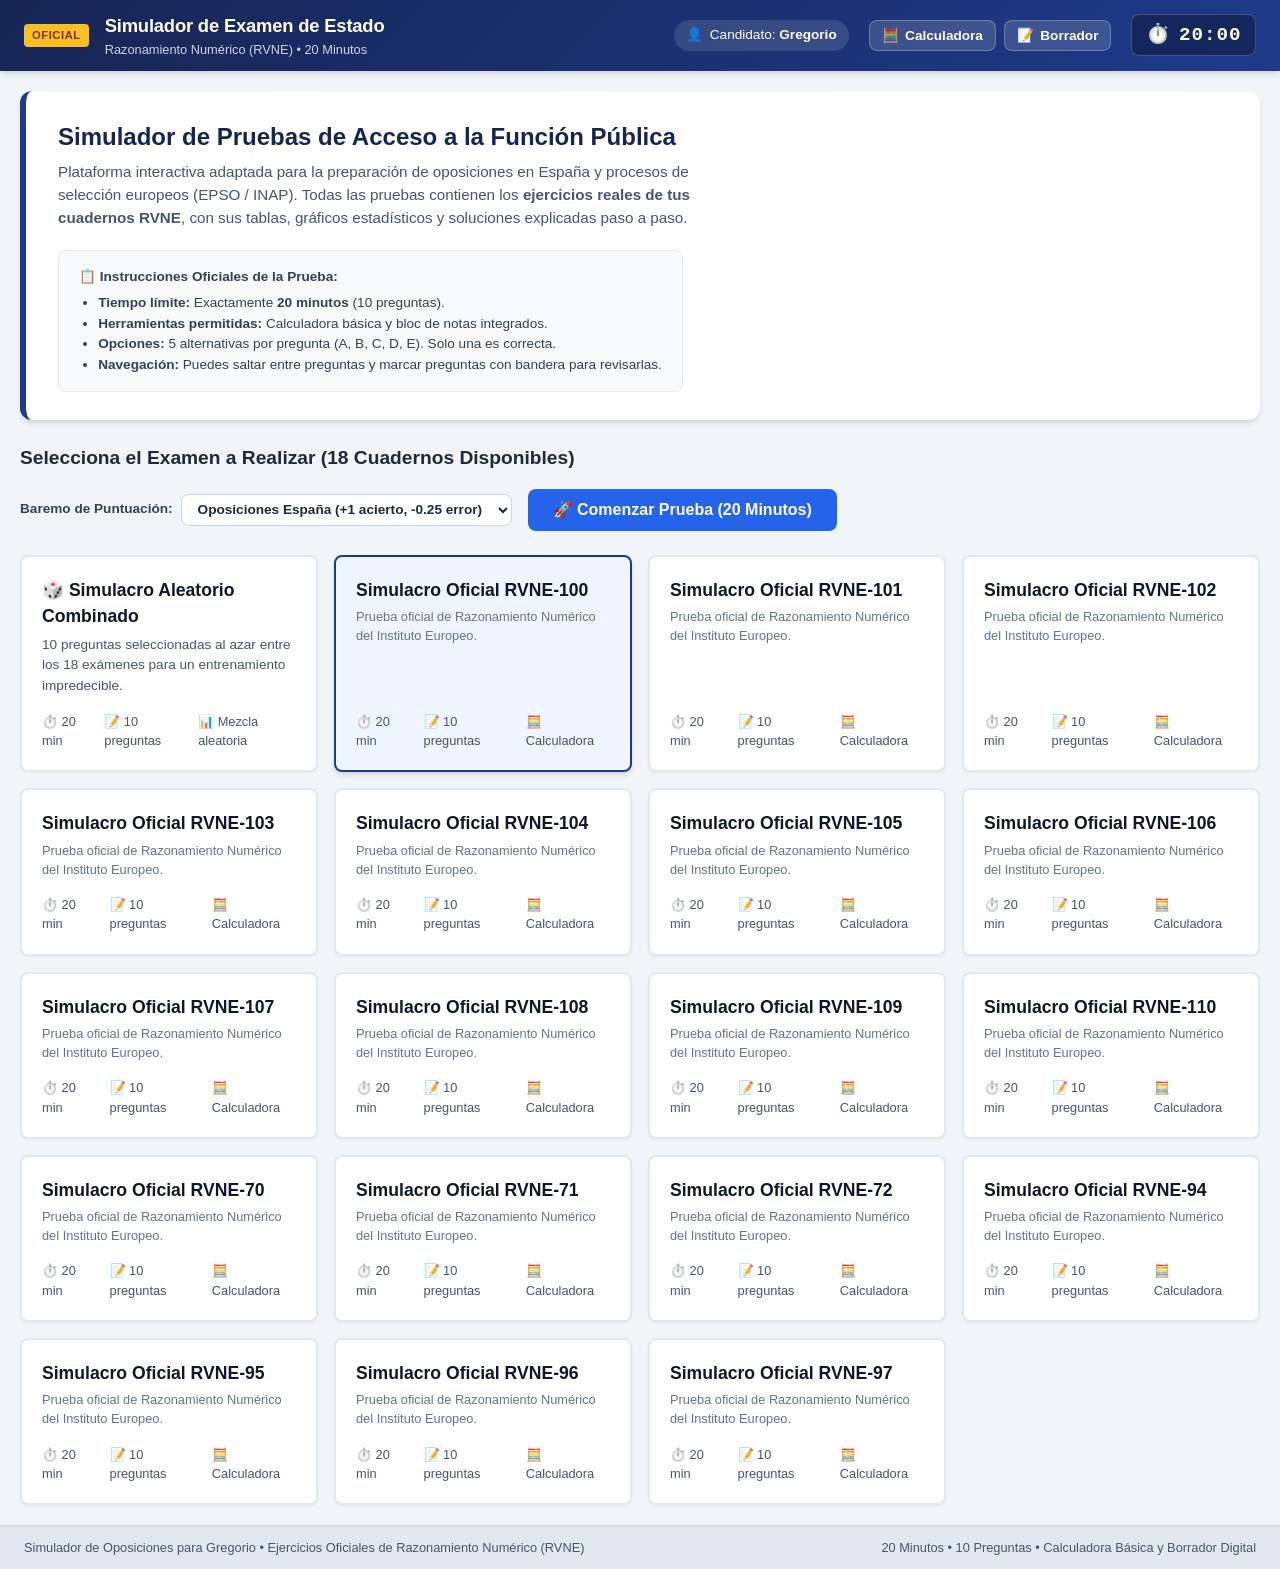
==== index.html @ 8c3a1409 "feat: Simulador interactivo oficial de examen de oposiciones (RVNE) con 18 examenes, calculadora y b" ====
<!DOCTYPE html>
<html lang="es">
<head>
  <meta charset="UTF-8">
  <meta name="viewport" content="width=device-width, initial-scale=1.0">
  <title>Simulador Oficial de Exámenes - Oposiciones y Función Pública (RVNE)</title>
  <link rel="stylesheet" href="css/styles.css">
  <link rel="stylesheet" href="css/calculator.css">
  <link rel="stylesheet" href="css/exam.css">
</head>
<body>

  <!-- ==========================================
       CABECERA INSTITUCIONAL
  ========================================== -->
  <header class="official-header">
    <div class="header-brand">
      <span class="gov-badge">OFICIAL</span>
      <div>
        <h1>Simulador de Examen de Estado</h1>
        <div class="exam-subtitle" id="exam-active-title">Razonamiento Numérico (RVNE) • 20 Minutos</div>
      </div>
    </div>

    <div class="header-meta">
      <div class="candidate-tag">
        <span>👤</span>
        <span>Candidato: <strong>Gregorio</strong></span>
      </div>

      <div class="tool-buttons">
        <button id="btn-toggle-calculator" class="btn-tool" title="Abrir Calculadora Básica (Alt+C)">
          <span>🧮</span>
          <span>Calculadora</span>
        </button>
        <button id="btn-toggle-notepad" class="btn-tool" title="Abrir Bloc de Notas / Borrador (Alt+N)">
          <span>📝</span>
          <span>Borrador</span>
        </button>
      </div>

      <div id="exam-timer" class="timer-container" title="Tiempo restante de prueba">
        <span>⏱️</span>
        <span id="timer-time">20:00</span>
      </div>
    </div>
  </header>

  <!-- ==========================================
       HERRAMIENTAS FLOTANTES
  ========================================== -->
  
  <!-- Calculadora Básica Oficial -->
  <div id="calculator-window" class="floating-window hidden">
    <div class="window-header">
      <div class="window-title">
        <span>🧮</span>
        <span>Calculadora Básica Oficial</span>
      </div>
      <div class="window-controls">
        <button id="btn-close-calc" class="btn-win-ctrl btn-win-close" title="Cerrar">✕</button>
      </div>
    </div>
    <div class="calc-body">
      <div class="calc-display">
        <span id="calc-mem-indicator" class="calc-memory-indicator">M</span>
        <div id="calc-history" class="calc-history"></div>
        <div id="calc-current" class="calc-current">0</div>
      </div>
      <div class="calc-keypad">
        <!-- Fila Memoria -->
        <button class="calc-btn btn-mem" data-action="mem-clear">MC</button>
        <button class="calc-btn btn-mem" data-action="mem-recall">MR</button>
        <button class="calc-btn btn-mem" data-action="mem-sub">M-</button>
        <button class="calc-btn btn-mem" data-action="mem-add">M+</button>

        <!-- Fila Funciones -->
        <button class="calc-btn btn-clear" data-action="clear">C</button>
        <button class="calc-btn btn-clear" data-action="clear-entry">CE</button>
        <button class="calc-btn" data-action="backspace">⌫</button>
        <button class="calc-btn btn-op" data-action="op" data-val="/">÷</button>

        <!-- Fila 7-9 -->
        <button class="calc-btn" data-action="num" data-val="7">7</button>
        <button class="calc-btn" data-action="num" data-val="8">8</button>
        <button class="calc-btn" data-action="num" data-val="9">9</button>
        <button class="calc-btn btn-op" data-action="op" data-val="*">×</button>

        <!-- Fila 4-6 -->
        <button class="calc-btn" data-action="num" data-val="4">4</button>
        <button class="calc-btn" data-action="num" data-val="5">5</button>
        <button class="calc-btn" data-action="num" data-val="6">6</button>
        <button class="calc-btn btn-op" data-action="op" data-val="-">-</button>

        <!-- Fila 1-3 -->
        <button class="calc-btn" data-action="num" data-val="1">1</button>
        <button class="calc-btn" data-action="num" data-val="2">2</button>
        <button class="calc-btn" data-action="num" data-val="3">3</button>
        <button class="calc-btn btn-op" data-action="op" data-val="+">+</button>

        <!-- Fila 0, extras, igual -->
        <button class="calc-btn" data-action="sign">±</button>
        <button class="calc-btn" data-action="num" data-val="0">0</button>
        <button class="calc-btn" data-action="decimal">.</button>
        <button class="calc-btn btn-equal" data-action="equals">=</button>

        <!-- Extras % y Raíz -->
        <button class="calc-btn" data-action="percent" style="grid-column: span 2;">% Porcentaje</button>
        <button class="calc-btn" data-action="sqrt" style="grid-column: span 2;">√ Raíz Cuad.</button>
      </div>
    </div>
  </div>

  <!-- Bloc de Notas / Borrador Digital -->
  <div id="notepad-window" class="floating-window hidden">
    <div class="window-header">
      <div class="window-title">
        <span>📝</span>
        <span>Borrador / Bloc de Notas</span>
      </div>
      <div class="window-controls">
        <button id="btn-close-notepad" class="btn-win-ctrl btn-win-close" title="Cerrar">✕</button>
      </div>
    </div>
    <div class="notepad-body">
      <textarea id="notepad-text" class="notepad-textarea" placeholder="Escribe aquí tus cálculos, operaciones intermedias o notas de examen..."></textarea>
      <div class="notepad-footer">
        <span id="notepad-status">0 caracteres</span>
        <div style="display:flex; gap:0.4rem;">
          <button id="btn-copy-notepad" class="btn btn-outline" style="padding:0.2rem 0.5rem; font-size:0.75rem;">Copiar</button>
          <button id="btn-clear-notepad" class="btn btn-outline" style="padding:0.2rem 0.5rem; font-size:0.75rem;">Limpiar</button>
        </div>
      </div>
    </div>
  </div>

  <!-- ==========================================
       CONTENIDO PRINCIPAL
  ========================================== -->
  <main class="app-main">

    <!-- 1. VISTA INTRO / SELECCIÓN DE EXAMEN -->
    <section id="view-intro" class="view-intro">
      <div class="intro-hero">
        <div class="intro-hero-text">
          <h2>Simulador de Pruebas de Acceso a la Función Pública</h2>
          <p>
            Plataforma interactiva adaptada para la preparación de oposiciones en España y procesos de selección europeos (EPSO / INAP).
            Todas las pruebas contienen los <strong>ejercicios reales de tus cuadernos RVNE</strong>, con sus tablas, gráficos estadísticos y soluciones explicadas paso a paso.
          </p>
        </div>
        <div class="exam-rules-box">
          <strong>📋 Instrucciones Oficiales de la Prueba:</strong>
          <ul>
            <li><strong>Tiempo límite:</strong> Exactamente <strong>20 minutos</strong> (10 preguntas).</li>
            <li><strong>Herramientas permitidas:</strong> Calculadora básica y bloc de notas integrados.</li>
            <li><strong>Opciones:</strong> 5 alternativas por pregunta (A, B, C, D, E). Solo una es correcta.</li>
            <li><strong>Navegación:</strong> Puedes saltar entre preguntas y marcar preguntas con bandera para revisarlas.</li>
          </ul>
        </div>
      </div>

      <div class="exam-grid-header">
        <h3>Selecciona el Examen a Realizar (18 Cuadernos Disponibles)</h3>
        
        <div class="config-bar">
          <div class="form-group-inline">
            <label for="select-scoring-mode">Baremo de Puntuación:</label>
            <select id="select-scoring-mode" class="select-custom">
              <option value="oposicion">Oposiciones España (+1 acierto, -0.25 error)</option>
              <option value="epso">Estándar EPSO UE (+1 acierto, 0 error)</option>
            </select>
          </div>

          <button id="btn-start-exam" class="btn btn-primary" style="font-size:1rem; padding:0.65rem 1.5rem;">
            🚀 Comenzar Prueba (20 Minutos)
          </button>
        </div>
      </div>

      <!-- Cuadrícula con los 18 exámenes -->
      <div id="exam-cards-container" class="exam-cards-grid">
        <!-- Renderizado dinámico desde exam_data.js -->
      </div>
    </section>

    <!-- 2. VISTA EXAMEN EN VIVO -->
    <section id="view-exam" class="view-exam hidden">
      <!-- Barra superior de pregunta -->
      <div class="question-toolbar">
        <div class="q-indicator">
          <span id="q-current-num" class="q-badge">Pregunta 1 de 10</span>
          <span class="q-exam-name">Examen Oficial RVNE</span>
        </div>

        <div class="q-actions">
          <button id="btn-flag-question" class="btn-flag" title="Marca esta pregunta para revisarla antes de entregar (Tecla F)">
            <span>🚩</span>
            <span>Marcar para revisión</span>
          </button>
          <button id="btn-clear-question" class="btn-clear-answer" title="Dejar esta pregunta en blanco">
            <span>🗑️</span>
            <span>Borrar respuesta</span>
          </button>
        </div>
      </div>

      <!-- Área de Pregunta: Imagen de Alta Resolución y Opciones -->
      <div class="question-workspace">
        <div class="question-card-image-wrapper">
          <img id="question-image" class="question-card-image" src="" alt="Cargando pregunta...">
        </div>

        <div class="options-panel">
          <div>
            <div class="options-title">
              <span>Elige tu respuesta</span>
              <span class="options-title-hint">Teclas A-E o 1-5</span>
            </div>
            <div id="options-list" class="options-list" style="margin-top:1rem;">
              <!-- Se renderiza dinámicamente -->
            </div>
          </div>

          <div style="font-size:0.75rem; color:var(--gray-500); line-height:1.4; border-top:1px solid var(--gray-200); padding-top:0.6rem;">
            💡 <strong>Atajos rápidos:</strong> Pulsa números <code>1</code> a <code>5</code> o letras <code>A</code> a <code>E</code> para responder, flechas <code>←</code> <code>→</code> para cambiar de pregunta, y <code>F</code> para poner bandera.
          </div>
        </div>
      </div>

      <!-- Barra de navegación inferior -->
      <div class="bottom-nav-bar">
        <div class="nav-buttons-left">
          <button id="btn-prev-q" class="btn btn-secondary">
            <span>‹</span>
            <span>Anterior</span>
          </button>
        </div>

        <div id="question-nav-matrix" class="question-nav-matrix">
          <!-- 10 botones de preguntas -->
        </div>

        <div class="nav-buttons-right">
          <button id="btn-next-q" class="btn btn-secondary">
            <span>Siguiente</span>
            <span>›</span>
          </button>
          <button id="btn-finish-exam" class="btn btn-danger" style="margin-left:0.5rem;">
            <span>Finalizar Examen</span>
            <span>✓</span>
          </button>
        </div>
      </div>
    </section>

    <!-- 3. VISTA RESULTADOS Y EVALUACIÓN -->
    <section id="view-results" class="view-results hidden">
      <div class="results-hero">
        <div id="results-score-badge" class="score-badge-large">
          <span id="results-score-num" class="score-num">--</span>
          <span id="results-score-status" class="score-status">--</span>
        </div>

        <div class="results-metrics-grid">
          <div class="metric-card">
            <div id="metric-correct" class="metric-value" style="color:var(--success);">0</div>
            <div class="metric-label">Aciertos</div>
          </div>
          <div class="metric-card">
            <div id="metric-incorrect" class="metric-value" style="color:var(--danger);">0</div>
            <div class="metric-label">Fallos</div>
          </div>
          <div class="metric-card">
            <div id="metric-blank" class="metric-value" style="color:var(--warning);">0</div>
            <div class="metric-label">En blanco</div>
          </div>
          <div class="metric-card">
            <div id="metric-time" class="metric-value" style="color:var(--primary);">--</div>
            <div class="metric-label">Tiempo empleado</div>
          </div>
        </div>

        <div style="display:flex; flex-direction:column; gap:0.5rem;">
          <button id="btn-retry-exam" class="btn btn-primary">
            🔄 Repetir este Examen
          </button>
          <button id="btn-back-menu" class="btn btn-secondary">
            📋 Volver al Menú de Simulacros
          </button>
        </div>
      </div>

      <div class="review-section">
        <div class="review-section-header">
          <div>
            <h3 style="font-size:1.15rem; color:var(--gray-900);">Desglose y Corrección Oficial Detallada</h3>
            <p id="results-scoring-info" style="font-size:0.85rem; color:var(--gray-600); margin-top:0.2rem;"></p>
          </div>
        </div>

        <div id="review-questions-list" style="display:flex; flex-direction:column; gap:0.75rem;">
          <!-- Desglose dinámico de cada pregunta con botón de solución -->
        </div>
      </div>
    </section>

  </main>

  <!-- ==========================================
       MODAL: CONFIRMAR ENTREGA
  ========================================== -->
  <div id="modal-confirm-finish" class="modal-overlay hidden">
    <div class="modal-content">
      <div class="modal-header">
        <h3>¿Deseas finalizar la prueba?</h3>
        <p style="font-size:0.9rem; color:var(--gray-600); margin-top:0.25rem;">
          Una vez entregado el examen, se procederá a la corrección automática y no podrás modificar tus respuestas.
        </p>
      </div>

      <div class="modal-summary-box">
        <div>
          <div id="modal-stat-answered" class="modal-stat-num" style="color:var(--primary);">0</div>
          <div class="modal-stat-label">Respondidas</div>
        </div>
        <div>
          <div id="modal-stat-blank" class="modal-stat-num" style="color:var(--warning);">0</div>
          <div class="modal-stat-label">En blanco</div>
        </div>
        <div>
          <div id="modal-stat-flagged" class="modal-stat-num" style="color:var(--accent);">0</div>
          <div class="modal-stat-label">Con bandera</div>
        </div>
      </div>

      <div class="modal-actions">
        <button id="btn-cancel-finish" class="btn btn-secondary">
          Continuar el examen
        </button>
        <button id="btn-confirm-finish" class="btn btn-danger">
          Confirmar y entregar
        </button>
      </div>
    </div>
  </div>

  <!-- ==========================================
       MODAL: SOLUCIÓN EXPLICADA OFICIAL
  ========================================== -->
  <div id="modal-solution" class="modal-overlay hidden">
    <div class="modal-content solution-modal-content">
      <div style="display:flex; justify-content:space-between; align-items:center; border-bottom:1px solid var(--gray-200); padding-bottom:0.75rem;">
        <h3 id="solution-modal-title" style="font-size:1.15rem; color:var(--gray-900); font-weight:800;">
          Resolución Explicada Oficial
        </h3>
        <button id="btn-close-solution" class="btn-win-ctrl btn-win-close" style="font-size:1.2rem; width:30px; height:30px;">✕</button>
      </div>

      <div id="solution-images-container" class="solution-image-container">
        <!-- Imagen de la solución del PDF -->
      </div>
    </div>
  </div>

  <!-- ==========================================
       PIE DE PÁGINA INSTITUCIONAL
  ========================================== -->
  <footer class="official-footer">
    <div>
      Simulador de Oposiciones para Gregorio • Ejercicios Oficiales de Razonamiento Numérico (RVNE)
    </div>
    <div>
      20 Minutos • 10 Preguntas • Calculadora Básica y Borrador Digital
    </div>
  </footer>

  <!-- Scripts -->
  <script src="js/exam_data.js"></script>
  <script src="js/calculator.js"></script>
  <script src="js/notepad.js"></script>
  <script src="js/timer.js"></script>
  <script src="js/app.js"></script>
</body>
</html>
---- css/styles.css ----
:root {
  --primary: #1e3a8a;
  --primary-light: #2563eb;
  --primary-dark: #172554;
  --primary-subtle: #eff6ff;
  --accent: #d97706;
  --accent-light: #fef3c7;
  --success: #15803d;
  --success-light: #dcfce7;
  --danger: #b91c1c;
  --danger-light: #fee2e2;
  --warning: #ca8a04;
  --gray-50: #f8fafc;
  --gray-100: #f1f5f9;
  --gray-200: #e2e8f0;
  --gray-300: #cbd5e1;
  --gray-400: #94a3b8;
  --gray-500: #64748b;
  --gray-600: #475569;
  --gray-700: #334155;
  --gray-800: #1e293b;
  --gray-900: #0f172a;
  
  --shadow-sm: 0 1px 2px 0 rgb(0 0 0 / 0.05);
  --shadow: 0 4px 6px -1px rgb(0 0 0 / 0.1), 0 2px 4px -2px rgb(0 0 0 / 0.1);
  --shadow-lg: 0 10px 15px -3px rgb(0 0 0 / 0.1), 0 4px 6px -4px rgb(0 0 0 / 0.1);
  --shadow-xl: 0 20px 25px -5px rgb(0 0 0 / 0.15), 0 8px 10px -6px rgb(0 0 0 / 0.1);
  
  --radius-sm: 4px;
  --radius-md: 8px;
  --radius-lg: 12px;
  --radius-full: 9999px;
  
  --transition: all 0.2s cubic-bezier(0.4, 0, 0.2, 1);
}

* {
  box-sizing: border-box;
  margin: 0;
  padding: 0;
}

body {
  font-family: 'Segoe UI', -apple-system, BlinkMacSystemFont, Roboto, Helvetica, Arial, sans-serif;
  background-color: var(--gray-100);
  color: var(--gray-800);
  line-height: 1.5;
  min-height: 100vh;
  display: flex;
  flex-direction: column;
}

/* Header Institucional */
.official-header {
  background: linear-gradient(135deg, var(--primary-dark) 0%, var(--primary) 100%);
  color: white;
  padding: 0.75rem 1.5rem;
  box-shadow: var(--shadow);
  display: flex;
  justify-content: space-between;
  align-items: center;
  position: sticky;
  top: 0;
  z-index: 50;
}

.official-header .header-brand {
  display: flex;
  align-items: center;
  gap: 1rem;
}

.official-header .gov-badge {
  background-color: #fbbf24;
  color: #78350f;
  font-size: 0.7rem;
  font-weight: 800;
  text-transform: uppercase;
  letter-spacing: 0.05em;
  padding: 0.2rem 0.5rem;
  border-radius: var(--radius-sm);
}

.official-header h1 {
  font-size: 1.15rem;
  font-weight: 700;
  letter-spacing: -0.01em;
}

.official-header .exam-subtitle {
  font-size: 0.8rem;
  color: var(--gray-300);
  font-weight: 400;
}

.official-header .header-meta {
  display: flex;
  align-items: center;
  gap: 1.25rem;
}

.candidate-tag {
  font-size: 0.85rem;
  background: rgba(255, 255, 255, 0.12);
  padding: 0.35rem 0.75rem;
  border-radius: var(--radius-full);
  display: flex;
  align-items: center;
  gap: 0.4rem;
}

/* Tool Buttons in Header */
.tool-buttons {
  display: flex;
  gap: 0.5rem;
}

.btn-tool {
  background: rgba(255, 255, 255, 0.15);
  border: 1px solid rgba(255, 255, 255, 0.25);
  color: white;
  padding: 0.4rem 0.75rem;
  border-radius: var(--radius-md);
  font-size: 0.85rem;
  font-weight: 600;
  cursor: pointer;
  display: flex;
  align-items: center;
  gap: 0.4rem;
  transition: var(--transition);
}

.btn-tool:hover {
  background: rgba(255, 255, 255, 0.3);
  transform: translateY(-1px);
}

.btn-tool.active {
  background: white;
  color: var(--primary-dark);
  border-color: white;
  box-shadow: 0 0 10px rgba(255, 255, 255, 0.4);
}

/* Timer Display */
.timer-container {
  display: flex;
  align-items: center;
  gap: 0.5rem;
  background: rgba(0, 0, 0, 0.3);
  border: 1px solid rgba(255, 255, 255, 0.2);
  padding: 0.35rem 0.85rem;
  border-radius: var(--radius-md);
  font-family: 'Consolas', 'Courier New', monospace;
  font-size: 1.2rem;
  font-weight: 700;
  letter-spacing: 0.05em;
  transition: var(--transition);
}

.timer-container.timer-warning {
  background: rgba(202, 138, 4, 0.35);
  border-color: #facc15;
  color: #fef08a;
}

.timer-container.timer-danger {
  background: rgba(220, 38, 38, 0.45);
  border-color: #ef4444;
  color: #fee2e2;
  animation: pulse-danger 1s infinite alternate;
}

@keyframes pulse-danger {
  from { box-shadow: 0 0 5px rgba(239, 68, 68, 0.4); }
  to { box-shadow: 0 0 18px rgba(239, 68, 68, 0.9); }
}

/* Main Container Layout */
.app-main {
  flex: 1;
  max-width: 1300px;
  width: 100%;
  margin: 0 auto;
  padding: 1.25rem;
  display: flex;
  flex-direction: column;
}

/* Common Card */
.card {
  background: white;
  border-radius: var(--radius-lg);
  box-shadow: var(--shadow);
  border: 1px solid var(--gray-200);
}

/* Buttons */
.btn {
  display: inline-flex;
  align-items: center;
  justify-content: center;
  gap: 0.5rem;
  font-weight: 600;
  padding: 0.6rem 1.2rem;
  border-radius: var(--radius-md);
  cursor: pointer;
  transition: var(--transition);
  border: 1px solid transparent;
  font-size: 0.95rem;
  text-decoration: none;
}

.btn-primary {
  background-color: var(--primary-light);
  color: white;
}
.btn-primary:hover {
  background-color: var(--primary);
}

.btn-secondary {
  background-color: var(--gray-100);
  color: var(--gray-700);
  border-color: var(--gray-300);
}
.btn-secondary:hover {
  background-color: var(--gray-200);
  color: var(--gray-900);
}

.btn-success {
  background-color: var(--success);
  color: white;
}
.btn-success:hover {
  background-color: #166534;
}

.btn-danger {
  background-color: var(--danger);
  color: white;
}
.btn-danger:hover {
  background-color: #991b1b;
}

.btn-outline {
  background: transparent;
  border-color: var(--gray-300);
  color: var(--gray-700);
}
.btn-outline:hover {
  background: var(--gray-100);
  border-color: var(--gray-400);
}

/* Footer Institucional */
.official-footer {
  background: var(--gray-200);
  color: var(--gray-600);
  padding: 0.75rem 1.5rem;
  font-size: 0.8rem;
  display: flex;
  justify-content: space-between;
  align-items: center;
  border-top: 1px solid var(--gray-300);
  margin-top: auto;
}

/* Utility classes */
.hidden {
  display: none !important;
}

.badge {
  display: inline-flex;
  align-items: center;
  padding: 0.2rem 0.55rem;
  border-radius: var(--radius-full);
  font-size: 0.75rem;
  font-weight: 700;
}

.badge-success { background: var(--success-light); color: var(--success); }
.badge-danger { background: var(--danger-light); color: var(--danger); }
.badge-warning { background: var(--accent-light); color: var(--accent); }
.badge-info { background: var(--primary-subtle); color: var(--primary); }
---- css/calculator.css ----
/* Floating Calculator & Notepad Windows */
.floating-window {
  position: fixed;
  background: #ffffff;
  border-radius: var(--radius-lg);
  box-shadow: var(--shadow-xl), 0 0 0 1px rgba(0, 0, 0, 0.1);
  z-index: 1000;
  display: flex;
  flex-direction: column;
  overflow: hidden;
  transition: transform 0.15s ease, opacity 0.15s ease;
  min-width: 280px;
}

.floating-window.hidden {
  display: none !important;
}

.window-header {
  background: linear-gradient(180deg, #334155 0%, #1e293b 100%);
  color: #f8fafc;
  padding: 0.6rem 0.9rem;
  display: flex;
  justify-content: space-between;
  align-items: center;
  cursor: grab;
  user-select: none;
}

.window-header:active {
  cursor: grabbing;
}

.window-title {
  font-size: 0.85rem;
  font-weight: 700;
  display: flex;
  align-items: center;
  gap: 0.5rem;
  letter-spacing: 0.02em;
}

.window-controls {
  display: flex;
  gap: 0.4rem;
}

.btn-win-ctrl {
  background: transparent;
  border: none;
  color: #94a3b8;
  font-size: 1rem;
  width: 24px;
  height: 24px;
  border-radius: var(--radius-sm);
  display: flex;
  align-items: center;
  justify-content: center;
  cursor: pointer;
  transition: var(--transition);
}

.btn-win-ctrl:hover {
  background: rgba(255, 255, 255, 0.15);
  color: white;
}

.btn-win-close:hover {
  background: #ef4444;
  color: white;
}

/* Calculator Specific Styles */
#calculator-window {
  width: 320px;
  top: 90px;
  right: 30px;
}

.calc-body {
  padding: 0.85rem;
  background: #0f172a;
  display: flex;
  flex-direction: column;
  gap: 0.65rem;
}

/* LCD Display */
.calc-display {
  background: #1e293b;
  border: 1px solid #334155;
  border-radius: var(--radius-md);
  padding: 0.6rem 0.8rem;
  display: flex;
  flex-direction: column;
  justify-content: flex-end;
  align-items: flex-end;
  height: 75px;
  box-shadow: inset 0 2px 4px rgba(0, 0, 0, 0.4);
}

.calc-history {
  font-family: 'Consolas', monospace;
  font-size: 0.8rem;
  color: #94a3b8;
  min-height: 1.1rem;
  overflow: hidden;
  text-overflow: ellipsis;
  white-space: nowrap;
  max-width: 100%;
}

.calc-current {
  font-family: 'Consolas', monospace;
  font-size: 1.85rem;
  font-weight: 700;
  color: #38bdf8;
  line-height: 1.1;
  overflow: hidden;
  text-overflow: ellipsis;
  white-space: nowrap;
  max-width: 100%;
}

.calc-memory-indicator {
  align-self: flex-start;
  font-size: 0.65rem;
  font-weight: 800;
  color: #f59e0b;
  visibility: hidden;
}

.calc-memory-indicator.active {
  visibility: visible;
}

/* Keypad Grid */
.calc-keypad {
  display: grid;
  grid-template-columns: repeat(4, 1fr);
  gap: 0.45rem;
}

.calc-btn {
  background: #334155;
  color: #f8fafc;
  border: 1px solid #475569;
  border-radius: var(--radius-md);
  font-size: 1.1rem;
  font-weight: 600;
  padding: 0.6rem 0;
  cursor: pointer;
  transition: all 0.1s ease;
  user-select: none;
}

.calc-btn:hover {
  background: #475569;
  color: white;
}

.calc-btn:active {
  transform: scale(0.96);
  background: #64748b;
}

.calc-btn.btn-mem {
  background: #1e293b;
  color: #94a3b8;
  font-size: 0.8rem;
  padding: 0.4rem 0;
  border-color: #334155;
}

.calc-btn.btn-mem:hover {
  background: #334155;
  color: #38bdf8;
}

.calc-btn.btn-op {
  background: #1e3a8a;
  color: #93c5fd;
  border-color: #2563eb;
  font-size: 1.25rem;
}

.calc-btn.btn-op:hover {
  background: #2563eb;
  color: white;
}

.calc-btn.btn-clear {
  background: #7f1d1d;
  color: #fca5a5;
  border-color: #991b1b;
}

.calc-btn.btn-clear:hover {
  background: #991b1b;
  color: white;
}

.calc-btn.btn-equal {
  background: #0284c7;
  color: white;
  border-color: #38bdf8;
  font-weight: 700;
}

.calc-btn.btn-equal:hover {
  background: #0369a1;
}

/* Notepad Specific Styles */
#notepad-window {
  width: 360px;
  top: 90px;
  right: 370px;
}

.notepad-body {
  padding: 0.75rem;
  background: #fefce8;
  display: flex;
  flex-direction: column;
  gap: 0.5rem;
  height: 380px;
}

.notepad-textarea {
  width: 100%;
  flex: 1;
  background: transparent;
  border: 1px dashed #ca8a04;
  border-radius: var(--radius-md);
  padding: 0.65rem;
  font-family: 'Consolas', 'Courier New', monospace;
  font-size: 0.9rem;
  color: #713f12;
  resize: none;
  outline: none;
  line-height: 1.4;
}

.notepad-textarea:focus {
  border-style: solid;
  border-color: #a16207;
  background: #fffef0;
}

.notepad-footer {
  display: flex;
  justify-content: space-between;
  align-items: center;
  font-size: 0.75rem;
  color: #854d0e;
}
---- css/exam.css ----
/* ========================================================
   EXAM SELECTION VIEW (Home / Dashboard)
======================================================== */
.view-intro {
  display: flex;
  flex-direction: column;
  gap: 1.5rem;
}

.intro-hero {
  background: white;
  border-radius: var(--radius-lg);
  padding: 1.75rem 2rem;
  box-shadow: var(--shadow);
  border-left: 6px solid var(--primary);
  display: flex;
  justify-content: space-between;
  align-items: center;
  flex-wrap: wrap;
  gap: 1.25rem;
}

.intro-hero-text h2 {
  font-size: 1.5rem;
  color: var(--primary-dark);
  font-weight: 800;
  margin-bottom: 0.4rem;
}

.intro-hero-text p {
  color: var(--gray-600);
  font-size: 0.95rem;
  max-width: 650px;
}

.exam-rules-box {
  background: var(--gray-50);
  border: 1px solid var(--gray-200);
  border-radius: var(--radius-md);
  padding: 1rem 1.25rem;
  font-size: 0.85rem;
  color: var(--gray-700);
  display: flex;
  flex-direction: column;
  gap: 0.4rem;
}

.exam-rules-box li {
  margin-left: 1.2rem;
}

/* Exam Cards Grid */
.exam-grid-header {
  display: flex;
  justify-content: space-between;
  align-items: center;
  flex-wrap: wrap;
  gap: 1rem;
}

.exam-grid-header h3 {
  font-size: 1.2rem;
  color: var(--gray-800);
  font-weight: 700;
}

.config-bar {
  display: flex;
  gap: 1rem;
  align-items: center;
  flex-wrap: wrap;
}

.form-group-inline {
  display: flex;
  align-items: center;
  gap: 0.5rem;
  font-size: 0.85rem;
  font-weight: 600;
  color: var(--gray-700);
}

.select-custom {
  padding: 0.4rem 0.75rem;
  border-radius: var(--radius-md);
  border: 1px solid var(--gray-300);
  background: white;
  font-size: 0.85rem;
  font-weight: 600;
  color: var(--gray-800);
  cursor: pointer;
  outline: none;
}

.select-custom:focus {
  border-color: var(--primary-light);
  box-shadow: 0 0 0 3px rgba(37, 99, 235, 0.15);
}

.exam-cards-grid {
  display: grid;
  grid-template-columns: repeat(auto-fill, minmax(280px, 1fr));
  gap: 1rem;
}

.exam-card {
  background: white;
  border-radius: var(--radius-md);
  border: 2px solid var(--gray-200);
  padding: 1.25rem;
  box-shadow: var(--shadow-sm);
  display: flex;
  flex-direction: column;
  justify-content: space-between;
  gap: 1rem;
  transition: var(--transition);
  cursor: pointer;
  position: relative;
}

.exam-card:hover {
  border-color: var(--primary-light);
  box-shadow: var(--shadow);
  transform: translateY(-2px);
}

.exam-card.selected {
  border-color: var(--primary);
  background: var(--primary-subtle);
  box-shadow: var(--shadow);
}

.exam-card-title {
  font-size: 1.1rem;
  font-weight: 700;
  color: var(--gray-900);
}

.exam-card-meta {
  display: flex;
  gap: 0.75rem;
  font-size: 0.8rem;
  color: var(--gray-600);
}

.exam-card-score {
  font-size: 0.8rem;
  font-weight: 600;
  padding: 0.2rem 0.5rem;
  border-radius: var(--radius-sm);
  align-self: flex-start;
}

/* ========================================================
   LIVE EXAM VIEW
======================================================== */
.view-exam {
  display: flex;
  flex-direction: column;
  gap: 1rem;
  height: 100%;
}

/* Question Header Bar */
.question-toolbar {
  background: white;
  border-radius: var(--radius-md);
  padding: 0.75rem 1.25rem;
  box-shadow: var(--shadow-sm);
  border: 1px solid var(--gray-200);
  display: flex;
  justify-content: space-between;
  align-items: center;
  flex-wrap: wrap;
  gap: 0.75rem;
}

.q-indicator {
  display: flex;
  align-items: center;
  gap: 0.75rem;
}

.q-badge {
  background: var(--primary);
  color: white;
  font-size: 0.95rem;
  font-weight: 700;
  padding: 0.35rem 0.85rem;
  border-radius: var(--radius-md);
}

.q-exam-name {
  font-weight: 600;
  color: var(--gray-600);
  font-size: 0.9rem;
}

.q-actions {
  display: flex;
  gap: 0.5rem;
}

.btn-flag {
  background: #fef3c7;
  color: #92400e;
  border: 1px solid #fde68a;
  padding: 0.4rem 0.85rem;
  border-radius: var(--radius-md);
  font-size: 0.85rem;
  font-weight: 700;
  cursor: pointer;
  display: flex;
  align-items: center;
  gap: 0.4rem;
  transition: var(--transition);
}

.btn-flag:hover {
  background: #fde68a;
}

.btn-flag.active {
  background: #f59e0b;
  color: white;
  border-color: #d97706;
}

.btn-clear-answer {
  background: var(--gray-100);
  color: var(--gray-600);
  border: 1px solid var(--gray-300);
  padding: 0.4rem 0.85rem;
  border-radius: var(--radius-md);
  font-size: 0.85rem;
  font-weight: 600;
  cursor: pointer;
  transition: var(--transition);
}

.btn-clear-answer:hover {
  background: var(--gray-200);
  color: var(--gray-800);
}

/* Question Workspace (Image + Options) */
.question-workspace {
  display: grid;
  grid-template-columns: 1fr 340px;
  gap: 1rem;
  align-items: stretch;
}

@media (max-width: 900px) {
  .question-workspace {
    grid-template-columns: 1fr;
  }
}

.question-card-image-wrapper {
  background: white;
  border-radius: var(--radius-lg);
  border: 1px solid var(--gray-200);
  box-shadow: var(--shadow);
  padding: 1.25rem;
  display: flex;
  justify-content: center;
  align-items: flex-start;
  min-height: 480px;
  overflow: auto;
}

.question-card-image {
  max-width: 100%;
  height: auto;
  object-fit: contain;
  border-radius: var(--radius-sm);
  box-shadow: var(--shadow-sm);
}

/* Options Panel */
.options-panel {
  background: white;
  border-radius: var(--radius-lg);
  border: 1px solid var(--gray-200);
  box-shadow: var(--shadow);
  padding: 1.25rem;
  display: flex;
  flex-direction: column;
  justify-content: space-between;
  gap: 1rem;
}

.options-title {
  font-size: 0.95rem;
  font-weight: 700;
  color: var(--gray-700);
  border-bottom: 2px solid var(--gray-100);
  padding-bottom: 0.5rem;
  display: flex;
  justify-content: space-between;
  align-items: center;
}

.options-title-hint {
  font-size: 0.75rem;
  color: var(--gray-500);
  font-weight: normal;
}

.options-list {
  display: flex;
  flex-direction: column;
  gap: 0.65rem;
  flex: 1;
}

.option-btn {
  display: flex;
  align-items: center;
  gap: 0.85rem;
  background: var(--gray-50);
  border: 2px solid var(--gray-200);
  border-radius: var(--radius-md);
  padding: 0.85rem 1rem;
  cursor: pointer;
  transition: var(--transition);
  text-align: left;
  user-select: none;
}

.option-btn:hover {
  border-color: var(--primary-light);
  background: #f8fafc;
  transform: translateX(2px);
}

.option-btn.selected {
  border-color: var(--primary);
  background: var(--primary-subtle);
  box-shadow: 0 0 0 1px var(--primary);
}

.option-letter {
  width: 32px;
  height: 32px;
  border-radius: 50%;
  background: white;
  border: 2px solid var(--gray-300);
  display: flex;
  align-items: center;
  justify-content: center;
  font-weight: 800;
  font-size: 0.95rem;
  color: var(--gray-700);
  flex-shrink: 0;
  transition: var(--transition);
}

.option-btn:hover .option-letter {
  border-color: var(--primary-light);
  color: var(--primary-light);
}

.option-btn.selected .option-letter {
  background: var(--primary);
  border-color: var(--primary);
  color: white;
}

.option-label {
  font-size: 0.95rem;
  font-weight: 600;
  color: var(--gray-800);
}

.option-shortcut {
  margin-left: auto;
  font-size: 0.7rem;
  color: var(--gray-500);
  background: var(--gray-200);
  padding: 0.15rem 0.4rem;
  border-radius: var(--radius-sm);
}

/* Bottom Navigation Bar */
.bottom-nav-bar {
  background: white;
  border-radius: var(--radius-md);
  padding: 0.85rem 1.25rem;
  box-shadow: var(--shadow);
  border: 1px solid var(--gray-200);
  display: flex;
  justify-content: space-between;
  align-items: center;
  flex-wrap: wrap;
  gap: 1rem;
}

.nav-buttons-left, .nav-buttons-right {
  display: flex;
  gap: 0.5rem;
}

/* Question Matrix / Grid in Nav */
.question-nav-matrix {
  display: flex;
  gap: 0.4rem;
  flex-wrap: wrap;
  justify-content: center;
}

.btn-nav-q {
  width: 36px;
  height: 36px;
  border-radius: var(--radius-md);
  border: 2px solid var(--gray-300);
  background: white;
  color: var(--gray-700);
  font-weight: 700;
  font-size: 0.85rem;
  cursor: pointer;
  display: flex;
  align-items: center;
  justify-content: center;
  position: relative;
  transition: var(--transition);
}

.btn-nav-q:hover {
  border-color: var(--primary-light);
  color: var(--primary-light);
}

.btn-nav-q.current {
  border-color: var(--primary-dark);
  box-shadow: 0 0 0 2px var(--primary-light);
  font-weight: 900;
}

.btn-nav-q.answered {
  background: var(--primary);
  color: white;
  border-color: var(--primary);
}

.btn-nav-q.flagged::after {
  content: '🚩';
  position: absolute;
  top: -7px;
  right: -6px;
  font-size: 0.65rem;
}

/* ========================================================
   CONFIRMATION MODAL
======================================================== */
.modal-overlay {
  position: fixed;
  inset: 0;
  background: rgba(15, 23, 42, 0.6);
  backdrop-filter: blur(3px);
  z-index: 2000;
  display: flex;
  align-items: center;
  justify-content: center;
  padding: 1rem;
}

.modal-content {
  background: white;
  border-radius: var(--radius-lg);
  box-shadow: var(--shadow-xl);
  max-width: 500px;
  width: 100%;
  padding: 1.75rem;
  display: flex;
  flex-direction: column;
  gap: 1.25rem;
  animation: modal-pop 0.2s ease-out;
}

@keyframes modal-pop {
  from { opacity: 0; transform: scale(0.95); }
  to { opacity: 1; transform: scale(1); }
}

.modal-header h3 {
  font-size: 1.3rem;
  color: var(--gray-900);
  font-weight: 800;
}

.modal-summary-box {
  background: var(--gray-50);
  border: 1px solid var(--gray-200);
  border-radius: var(--radius-md);
  padding: 1rem;
  display: grid;
  grid-template-columns: repeat(3, 1fr);
  gap: 0.75rem;
  text-align: center;
}

.modal-stat-num {
  font-size: 1.5rem;
  font-weight: 800;
}

.modal-stat-label {
  font-size: 0.75rem;
  color: var(--gray-600);
  font-weight: 600;
}

.modal-actions {
  display: flex;
  justify-content: flex-end;
  gap: 0.75rem;
}

/* ========================================================
   RESULTS & REVIEW VIEW
======================================================== */
.view-results {
  display: flex;
  flex-direction: column;
  gap: 1.5rem;
}

.results-hero {
  background: white;
  border-radius: var(--radius-lg);
  padding: 2rem;
  box-shadow: var(--shadow);
  display: flex;
  justify-content: space-between;
  align-items: center;
  flex-wrap: wrap;
  gap: 1.5rem;
}

.score-badge-large {
  display: flex;
  flex-direction: column;
  align-items: center;
  justify-content: center;
  min-width: 150px;
  padding: 1.25rem;
  border-radius: var(--radius-lg);
  border: 3px solid;
}

.score-badge-large.apto {
  border-color: var(--success);
  background: var(--success-light);
  color: var(--success);
}

.score-badge-large.no-apto {
  border-color: var(--danger);
  background: var(--danger-light);
  color: var(--danger);
}

.score-num {
  font-size: 2.75rem;
  font-weight: 900;
  line-height: 1;
}

.score-status {
  font-size: 1rem;
  font-weight: 800;
  text-transform: uppercase;
  margin-top: 0.25rem;
}

.results-metrics-grid {
  display: grid;
  grid-template-columns: repeat(auto-fit, minmax(130px, 1fr));
  gap: 1rem;
  flex: 1;
}

.metric-card {
  background: var(--gray-50);
  border: 1px solid var(--gray-200);
  border-radius: var(--radius-md);
  padding: 0.85rem;
  text-align: center;
}

.metric-value {
  font-size: 1.4rem;
  font-weight: 800;
  color: var(--gray-800);
}

.metric-label {
  font-size: 0.75rem;
  color: var(--gray-600);
  font-weight: 600;
}

/* Review Questions List */
.review-section {
  background: white;
  border-radius: var(--radius-lg);
  box-shadow: var(--shadow);
  padding: 1.5rem;
  border: 1px solid var(--gray-200);
  display: flex;
  flex-direction: column;
  gap: 1rem;
}

.review-section-header {
  display: flex;
  justify-content: space-between;
  align-items: center;
  flex-wrap: wrap;
  gap: 0.75rem;
  border-bottom: 2px solid var(--gray-100);
  padding-bottom: 0.75rem;
}

.review-item {
  border: 1px solid var(--gray-200);
  border-radius: var(--radius-md);
  padding: 1rem 1.25rem;
  display: flex;
  justify-content: space-between;
  align-items: center;
  flex-wrap: wrap;
  gap: 1rem;
  transition: var(--transition);
}

.review-item:hover {
  background: var(--gray-50);
}

.review-item.correct {
  border-left: 5px solid var(--success);
}

.review-item.incorrect {
  border-left: 5px solid var(--danger);
}

.review-item.blank {
  border-left: 5px solid var(--warning);
}

.review-info {
  display: flex;
  align-items: center;
  gap: 1.25rem;
}

.review-q-num {
  font-weight: 800;
  font-size: 1.1rem;
  color: var(--gray-800);
}

.review-answers-pill {
  display: flex;
  gap: 0.75rem;
  font-size: 0.85rem;
  font-weight: 600;
}

/* Solution Modal Dialog */
.solution-modal-content {
  max-width: 900px;
  max-height: 90vh;
  overflow: auto;
}

.solution-image-container {
  display: flex;
  justify-content: center;
  background: var(--gray-50);
  border: 1px solid var(--gray-200);
  border-radius: var(--radius-md);
  padding: 1rem;
  overflow: auto;
}

.solution-image {
  max-width: 100%;
  height: auto;
  box-shadow: var(--shadow-sm);
  border-radius: var(--radius-sm);
}
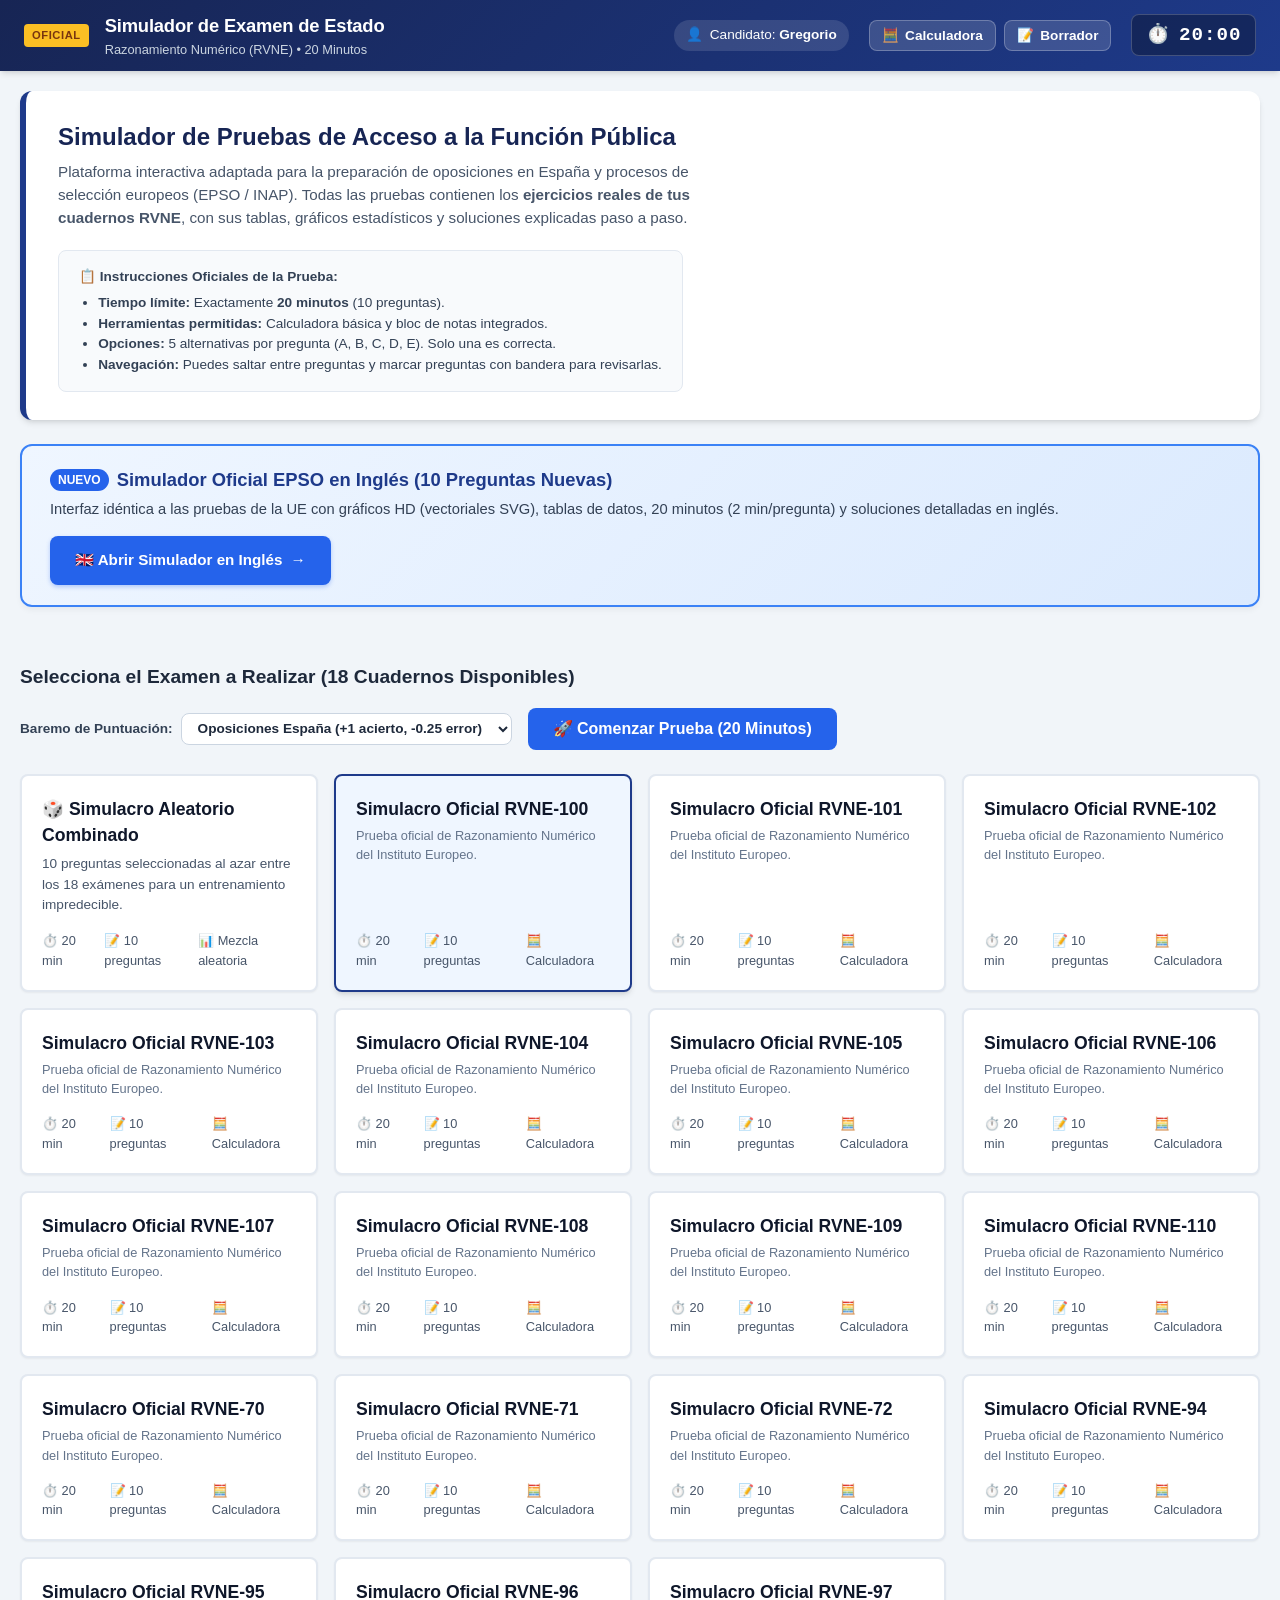
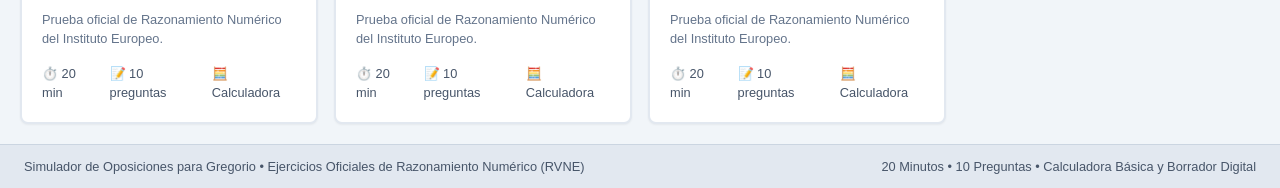
==== commit 8c7e6b03: "Add official EPSO Numerical Reasoning simulator in English with 10 new questions and HD graphics" ====
--- a/index.html
+++ b/index.html
@@ -160,6 +160,23 @@
         </div>
       </div>
 
+      <!-- Banner Especial: Modo Examen EPSO en Inglés -->
+      <div style="background: linear-gradient(135deg, #eff6ff 0%, #dbeafe 100%); border: 2px solid #3b82f6; border-radius: 12px; padding: 1.25rem 1.75rem; margin-bottom: 2rem; display: flex; justify-content: space-between; align-items: center; box-shadow: 0 4px 6px -1px rgba(0,0,0,0.05); flex-wrap: wrap; gap: 1rem;">
+        <div>
+          <div style="display:flex; align-items:center; gap:0.5rem; margin-bottom:0.3rem;">
+            <span style="background:#2563eb; color:#ffffff; font-size:0.75rem; font-weight:700; padding:2px 8px; border-radius:9999px;">NUEVO</span>
+            <h3 style="color:#1e3a8a; font-size:1.15rem; margin:0;">Simulador Oficial EPSO en Inglés (10 Preguntas Nuevas)</h3>
+          </div>
+          <p style="color:#334155; font-size:0.92rem; margin:0;">
+            Interfaz idéntica a las pruebas de la UE con gráficos HD (vectoriales SVG), tablas de datos, 20 minutos (2 min/pregunta) y soluciones detalladas en inglés.
+          </p>
+        </div>
+        <a href="epso_simulator_en.html" class="btn btn-primary" style="background:#2563eb; color:#ffffff; text-decoration:none; font-weight:700; padding:0.75rem 1.5rem; border-radius:8px; display:inline-flex; align-items:center; gap:0.5rem; box-shadow:0 2px 4px rgba(37,99,235,0.3);">
+          <span>🇬🇧 Abrir Simulador en Inglés</span>
+          <span>→</span>
+        </a>
+      </div>
+
       <div class="exam-grid-header">
         <h3>Selecciona el Examen a Realizar (18 Cuadernos Disponibles)</h3>
         
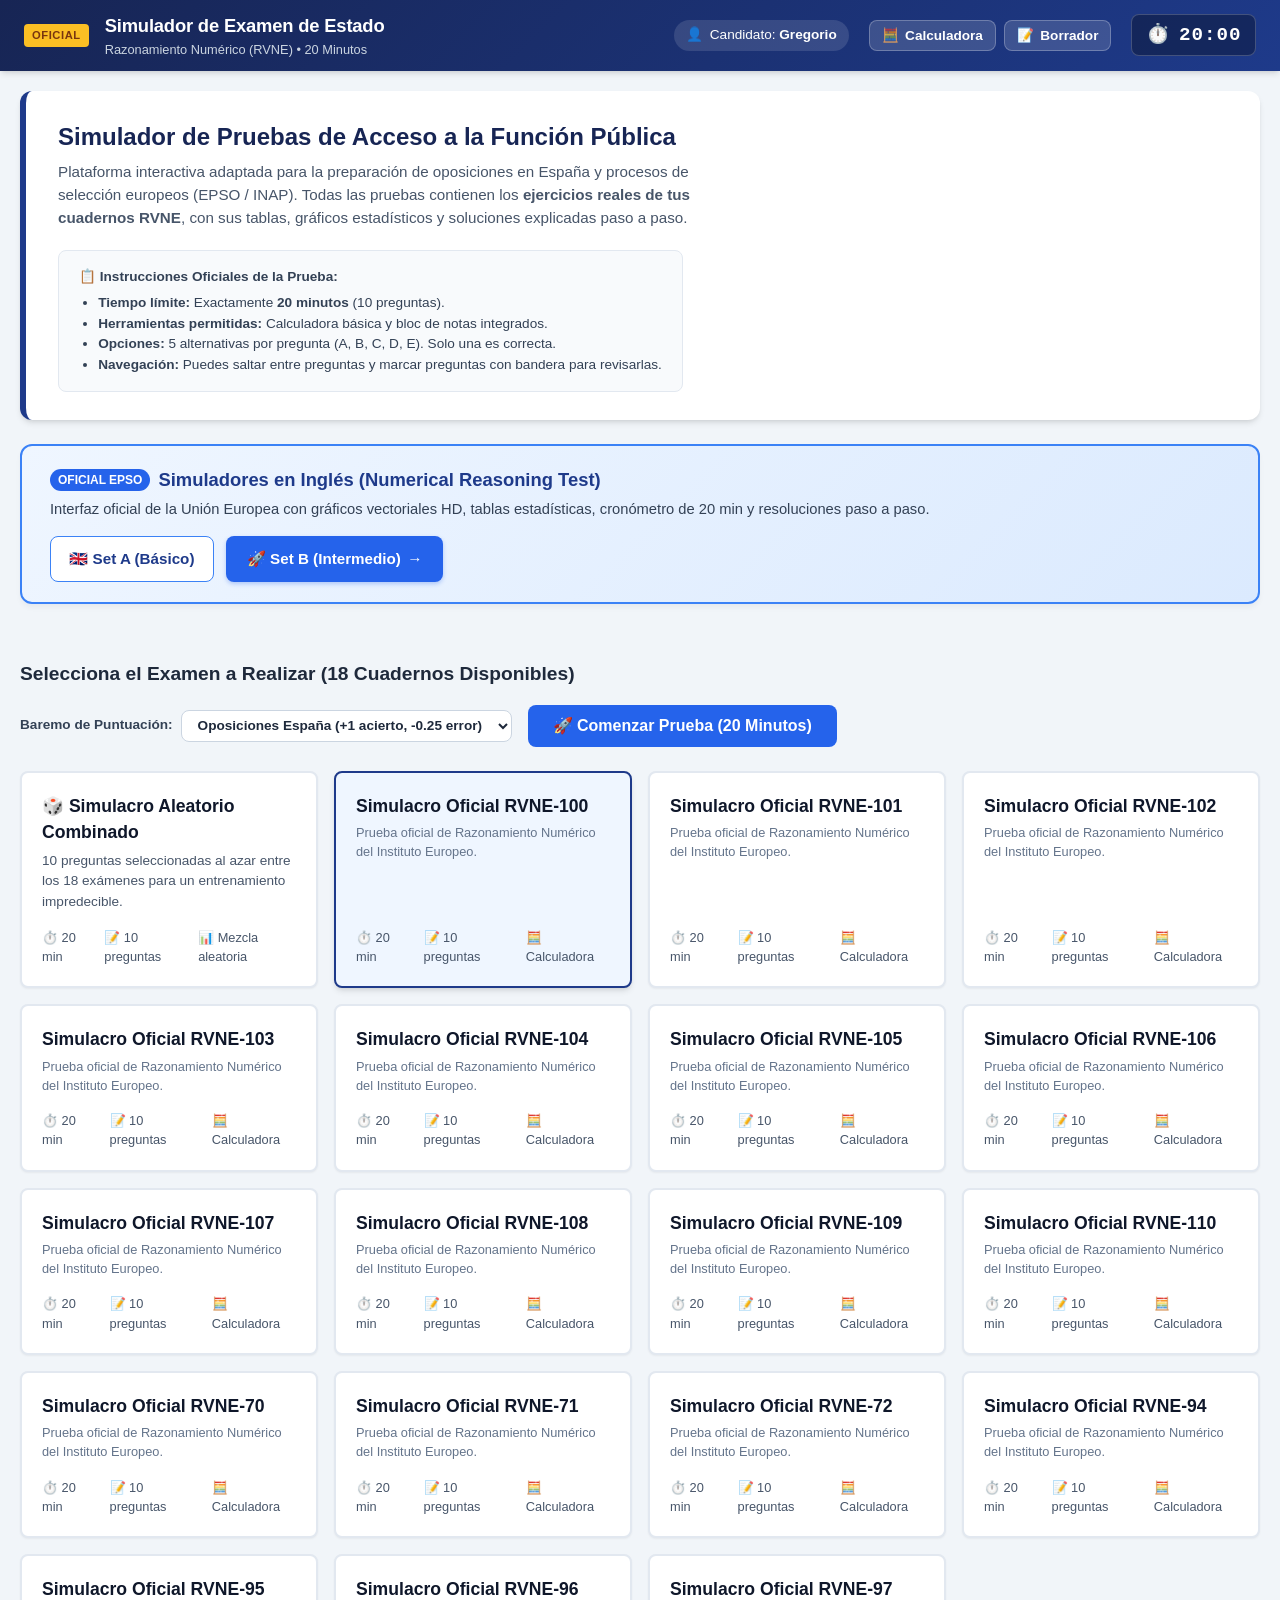
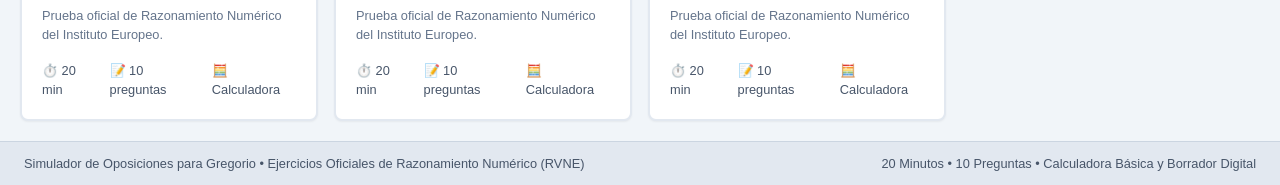
==== commit 207781b3: "Add EPSO Numerical Reasoning Set B (Intermediate) with 10 new questions, SVG charts and cross-naviga" ====
--- a/index.html
+++ b/index.html
@@ -160,21 +160,26 @@
         </div>
       </div>
 
-      <!-- Banner Especial: Modo Examen EPSO en Inglés -->
+      <!-- Banner Especial: Modos de Examen EPSO en Inglés -->
       <div style="background: linear-gradient(135deg, #eff6ff 0%, #dbeafe 100%); border: 2px solid #3b82f6; border-radius: 12px; padding: 1.25rem 1.75rem; margin-bottom: 2rem; display: flex; justify-content: space-between; align-items: center; box-shadow: 0 4px 6px -1px rgba(0,0,0,0.05); flex-wrap: wrap; gap: 1rem;">
         <div>
           <div style="display:flex; align-items:center; gap:0.5rem; margin-bottom:0.3rem;">
-            <span style="background:#2563eb; color:#ffffff; font-size:0.75rem; font-weight:700; padding:2px 8px; border-radius:9999px;">NUEVO</span>
-            <h3 style="color:#1e3a8a; font-size:1.15rem; margin:0;">Simulador Oficial EPSO en Inglés (10 Preguntas Nuevas)</h3>
+            <span style="background:#2563eb; color:#ffffff; font-size:0.75rem; font-weight:700; padding:2px 8px; border-radius:9999px;">OFICIAL EPSO</span>
+            <h3 style="color:#1e3a8a; font-size:1.15rem; margin:0;">Simuladores en Inglés (Numerical Reasoning Test)</h3>
           </div>
           <p style="color:#334155; font-size:0.92rem; margin:0;">
-            Interfaz idéntica a las pruebas de la UE con gráficos HD (vectoriales SVG), tablas de datos, 20 minutos (2 min/pregunta) y soluciones detalladas en inglés.
+            Interfaz oficial de la Unión Europea con gráficos vectoriales HD, tablas estadísticas, cronómetro de 20 min y resoluciones paso a paso.
           </p>
         </div>
-        <a href="epso_simulator_en.html" class="btn btn-primary" style="background:#2563eb; color:#ffffff; text-decoration:none; font-weight:700; padding:0.75rem 1.5rem; border-radius:8px; display:inline-flex; align-items:center; gap:0.5rem; box-shadow:0 2px 4px rgba(37,99,235,0.3);">
-          <span>🇬🇧 Abrir Simulador en Inglés</span>
-          <span>→</span>
-        </a>
+        <div style="display:flex; gap:0.75rem; flex-wrap:wrap;">
+          <a href="epso_simulator_en.html" class="btn btn-outline" style="background:#ffffff; color:#1e3a8a; border:1.5px solid #3b82f6; text-decoration:none; font-weight:700; padding:0.65rem 1.15rem; border-radius:8px; display:inline-flex; align-items:center; gap:0.4rem;">
+            <span>🇬🇧 Set A (Básico)</span>
+          </a>
+          <a href="epso_simulator_en_v2.html" class="btn btn-primary" style="background:#2563eb; color:#ffffff; text-decoration:none; font-weight:700; padding:0.65rem 1.25rem; border-radius:8px; display:inline-flex; align-items:center; gap:0.4rem; box-shadow:0 2px 4px rgba(37,99,235,0.3);">
+            <span>🚀 Set B (Intermedio)</span>
+            <span>→</span>
+          </a>
+        </div>
       </div>
 
       <div class="exam-grid-header">
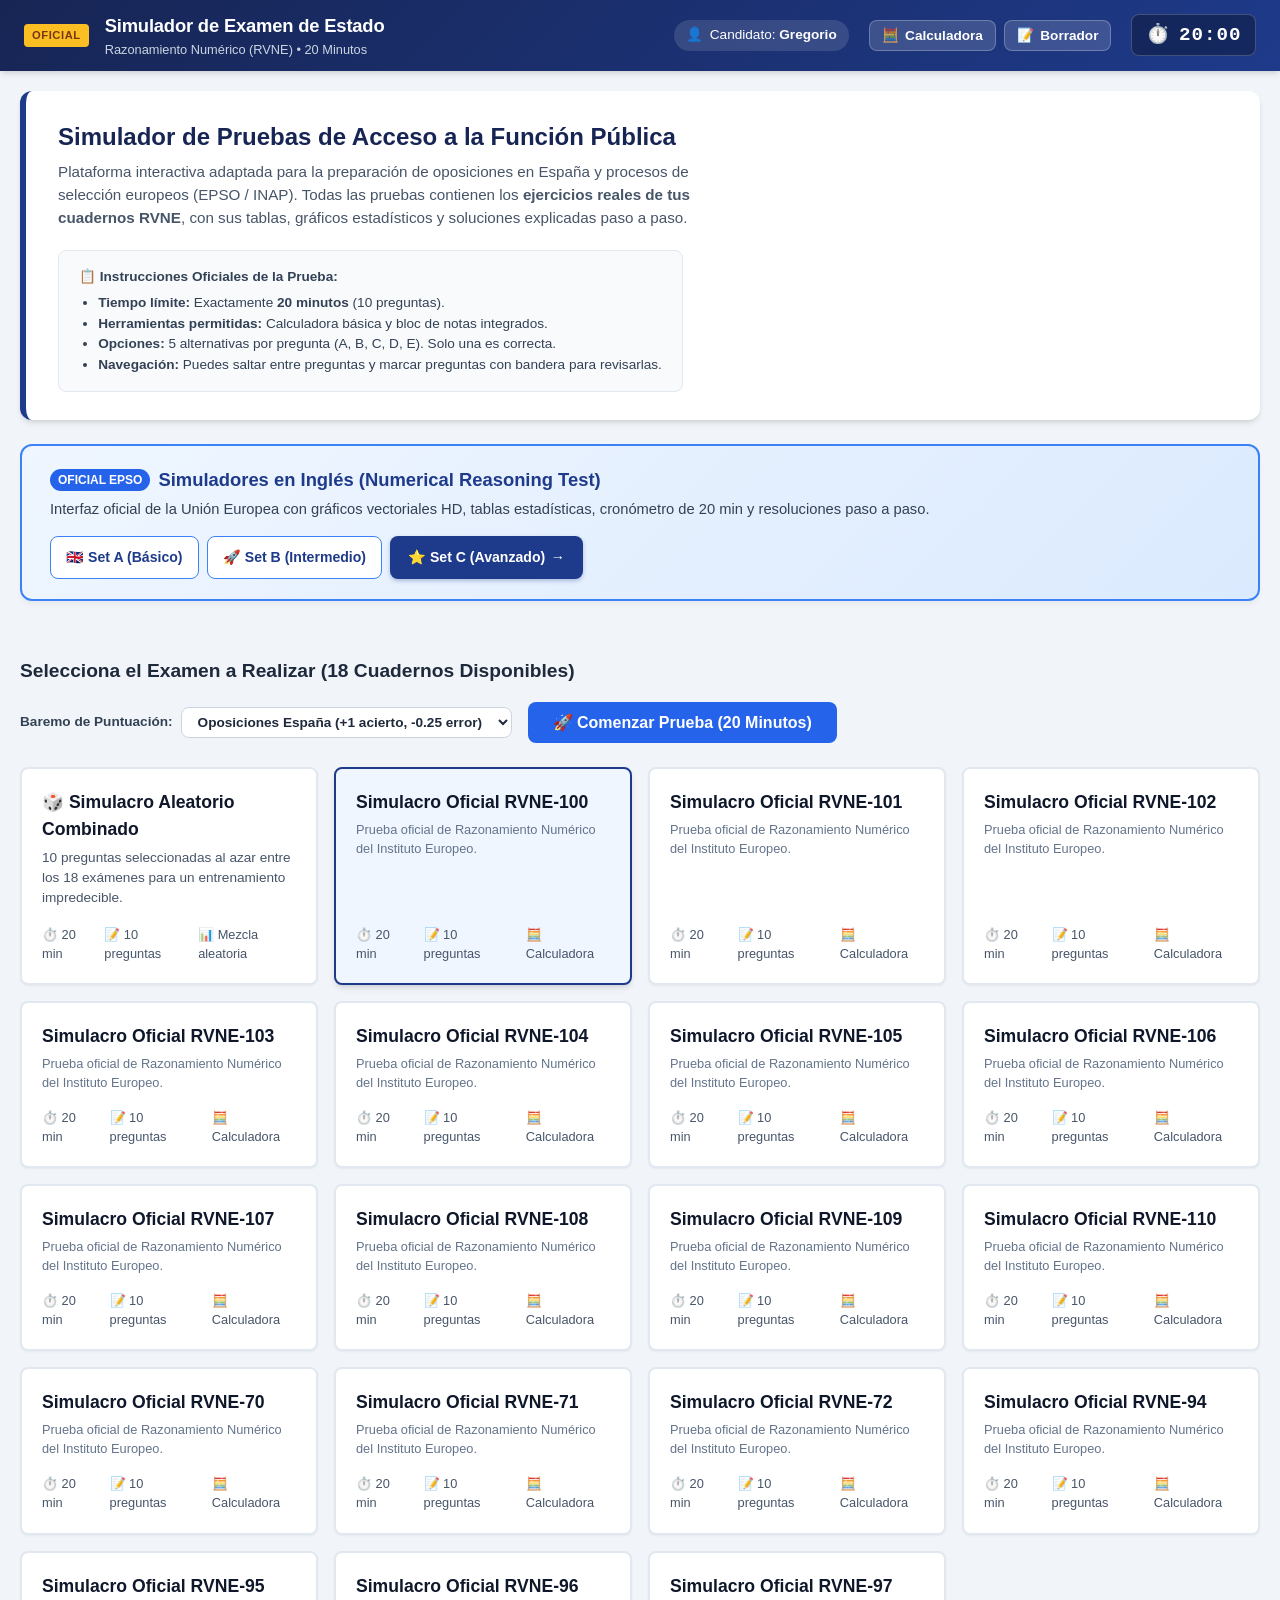
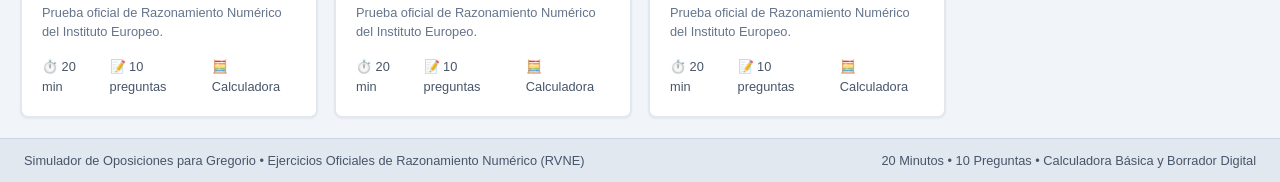
==== commit 261ccbb1: "Add EPSO Numerical Reasoning Set C (Advanced Intermediate) with 10 diversified questions and cross-n" ====
--- a/index.html
+++ b/index.html
@@ -171,12 +171,15 @@
             Interfaz oficial de la Unión Europea con gráficos vectoriales HD, tablas estadísticas, cronómetro de 20 min y resoluciones paso a paso.
           </p>
         </div>
-        <div style="display:flex; gap:0.75rem; flex-wrap:wrap;">
-          <a href="epso_simulator_en.html" class="btn btn-outline" style="background:#ffffff; color:#1e3a8a; border:1.5px solid #3b82f6; text-decoration:none; font-weight:700; padding:0.65rem 1.15rem; border-radius:8px; display:inline-flex; align-items:center; gap:0.4rem;">
+        <div style="display:flex; gap:0.5rem; flex-wrap:wrap;">
+          <a href="epso_simulator_en.html" class="btn btn-outline" style="background:#ffffff; color:#1e3a8a; border:1.5px solid #3b82f6; text-decoration:none; font-weight:700; padding:0.6rem 0.95rem; border-radius:8px; display:inline-flex; align-items:center; gap:0.35rem; font-size:0.88rem;">
             <span>🇬🇧 Set A (Básico)</span>
           </a>
-          <a href="epso_simulator_en_v2.html" class="btn btn-primary" style="background:#2563eb; color:#ffffff; text-decoration:none; font-weight:700; padding:0.65rem 1.25rem; border-radius:8px; display:inline-flex; align-items:center; gap:0.4rem; box-shadow:0 2px 4px rgba(37,99,235,0.3);">
+          <a href="epso_simulator_en_v2.html" class="btn btn-outline" style="background:#ffffff; color:#1e3a8a; border:1.5px solid #3b82f6; text-decoration:none; font-weight:700; padding:0.6rem 0.95rem; border-radius:8px; display:inline-flex; align-items:center; gap:0.35rem; font-size:0.88rem;">
             <span>🚀 Set B (Intermedio)</span>
+          </a>
+          <a href="epso_simulator_en_v3.html" class="btn btn-primary" style="background:#1e3a8a; color:#ffffff; text-decoration:none; font-weight:700; padding:0.6rem 1.05rem; border-radius:8px; display:inline-flex; align-items:center; gap:0.35rem; font-size:0.88rem; box-shadow:0 2px 4px rgba(30,58,138,0.3);">
+            <span>⭐ Set C (Avanzado)</span>
             <span>→</span>
           </a>
         </div>
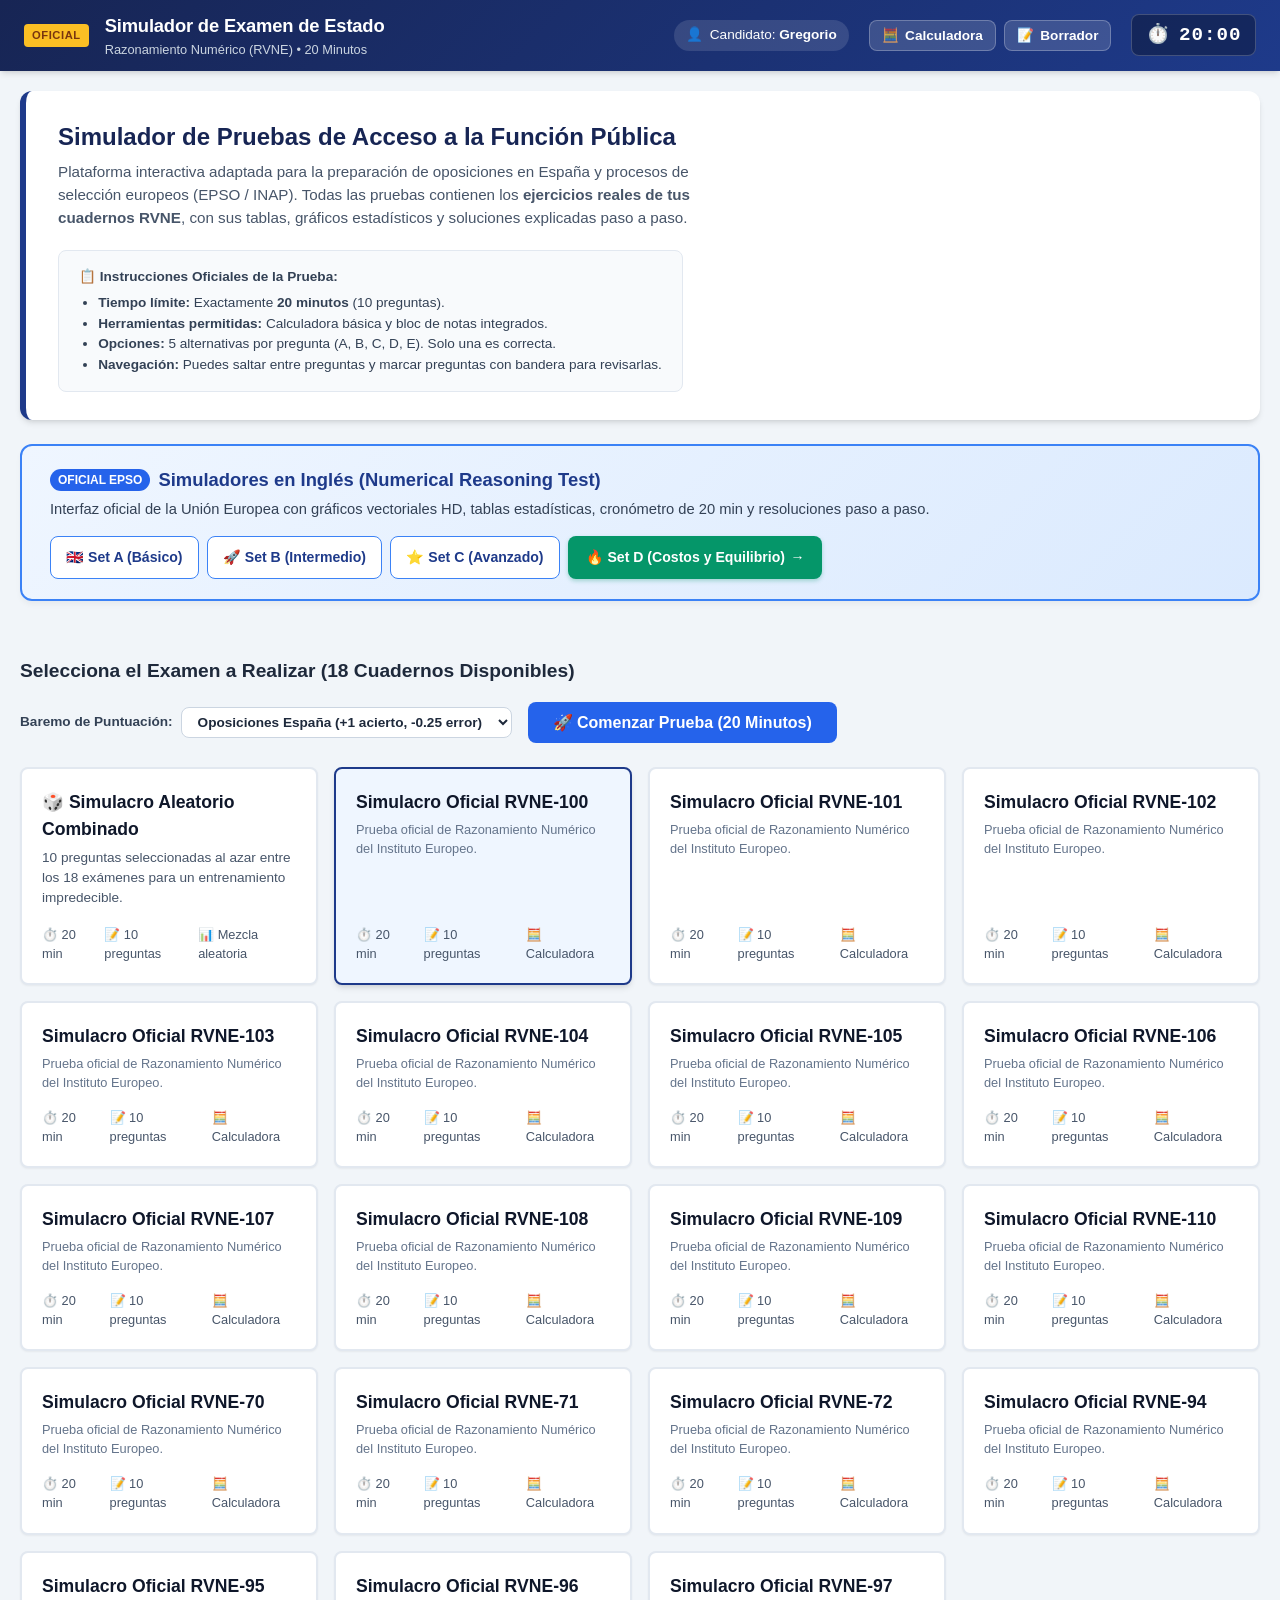
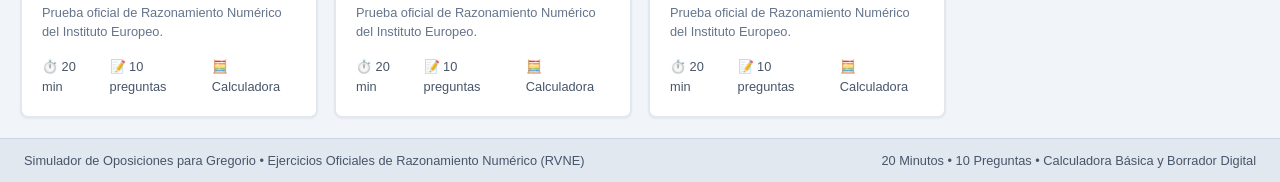
==== commit 03234705: "Add EPSO Numerical Reasoning Set D (Cost-Volume-Profit & Break-even) with 10 questions, SVG charts a" ====
--- a/index.html
+++ b/index.html
@@ -178,8 +178,11 @@
           <a href="epso_simulator_en_v2.html" class="btn btn-outline" style="background:#ffffff; color:#1e3a8a; border:1.5px solid #3b82f6; text-decoration:none; font-weight:700; padding:0.6rem 0.95rem; border-radius:8px; display:inline-flex; align-items:center; gap:0.35rem; font-size:0.88rem;">
             <span>🚀 Set B (Intermedio)</span>
           </a>
-          <a href="epso_simulator_en_v3.html" class="btn btn-primary" style="background:#1e3a8a; color:#ffffff; text-decoration:none; font-weight:700; padding:0.6rem 1.05rem; border-radius:8px; display:inline-flex; align-items:center; gap:0.35rem; font-size:0.88rem; box-shadow:0 2px 4px rgba(30,58,138,0.3);">
+          <a href="epso_simulator_en_v3.html" class="btn btn-outline" style="background:#ffffff; color:#1e3a8a; border:1.5px solid #3b82f6; text-decoration:none; font-weight:700; padding:0.6rem 0.95rem; border-radius:8px; display:inline-flex; align-items:center; gap:0.35rem; font-size:0.88rem;">
             <span>⭐ Set C (Avanzado)</span>
+          </a>
+          <a href="epso_simulator_en_v4.html" class="btn btn-primary" style="background:#059669; color:#ffffff; text-decoration:none; font-weight:700; padding:0.6rem 1.05rem; border-radius:8px; display:inline-flex; align-items:center; gap:0.35rem; font-size:0.88rem; box-shadow:0 2px 4px rgba(5,150,105,0.3);">
+            <span>🔥 Set D (Costos y Equilibrio)</span>
             <span>→</span>
           </a>
         </div>
